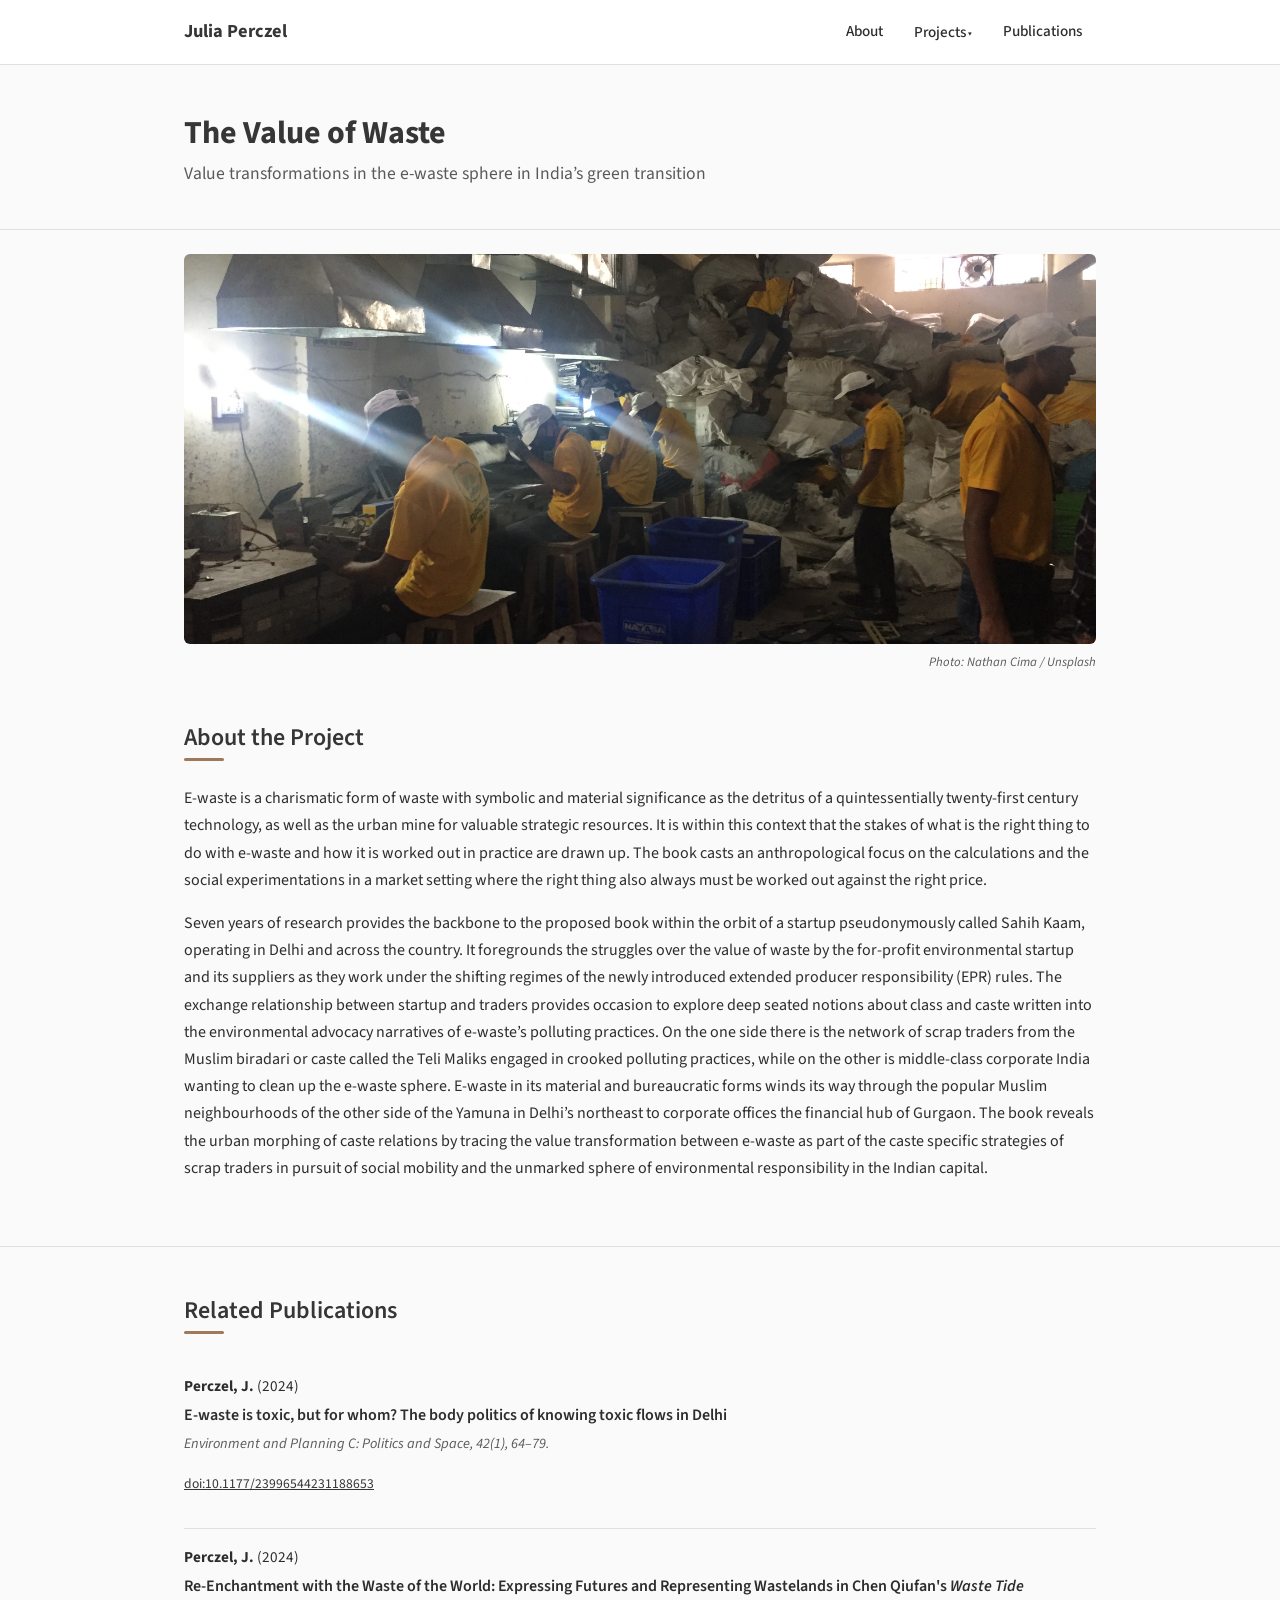
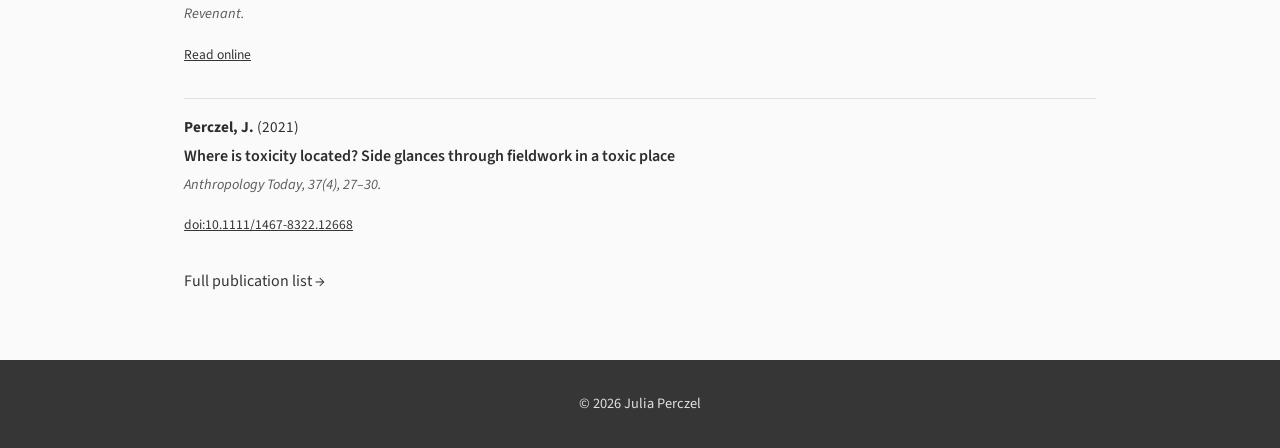
==== e-waste.html @ 2f3fe422 "Add files via upload" ====
<!DOCTYPE html>
<html lang="en">

<head>
  <meta charset="UTF-8">
  <meta name="viewport" content="width=device-width, initial-scale=1.0">
  <title>The Value of Waste — Julia Perczel</title>
  <meta name="description" content="The Value of Waste — Julia Perczel's book project on e-waste recycling and value transformations in India's green transition.">
  <meta property="og:title" content="The Value of Waste — Julia Perczel">
  <meta property="og:description" content="A book project on e-waste recycling and value transformations in India's green transition.">
  <meta property="og:type" content="website">
  <link rel="icon" href="data:image/svg+xml,<svg xmlns='http://www.w3.org/2000/svg' viewBox='0 0 64 64'><rect width='64' height='64' rx='10' fill='%23363636'/><text x='32' y='44' font-family='sans-serif' font-size='34' font-weight='700' fill='%23ffffff' text-anchor='middle'>JP</text></svg>">
  <link rel="preconnect" href="https://fonts.googleapis.com">
  <link rel="preconnect" href="https://fonts.gstatic.com" crossorigin>
  <link href="https://fonts.googleapis.com/css2?family=Source+Sans+3:wght@400;500;600;700&display=swap"
    rel="stylesheet">
  <link rel="stylesheet" href="css/style.css">
</head>

<body>

  <header class="site-header">
    <div class="container">
      <a href="index.html" class="site-title">Julia Perczel</a>
      <button class="menu-toggle" aria-label="Toggle navigation" aria-expanded="false">
        <span></span><span></span><span></span>
      </button>
      <nav>
        <ul class="nav-list" id="nav-list">
          <li><a href="index.html">About</a></li>
          <li class="dropdown">
            <button type="button" class="dropdown-toggle active" aria-haspopup="true" aria-expanded="false">Projects</button>
            <ul class="dropdown-menu">
              <li><a href="e-waste.html" class="active">E-Waste</a></li>
              <li><a href="himalayan-waste.html">Himalayan Waste</a></li>
            </ul>
          </li>
          <li><a href="publications.html">Publications</a></li>
        </ul>
      </nav>
    </div>
  </header>

  <main>
    <section class="page-header">
      <div class="container">
        <h1>The Value of Waste</h1>
        <p class="subtitle">Value transformations in the e-waste sphere in India’s green transition</p>
      </div>
    </section>

    <section class="project-hero-image">
      <div class="container">
        <img src="images/e-waste-hero.jpg" alt="A pile of assorted electronic components" class="project-hero">
        <p class="hero-credit">Photo: <a href="https://unsplash.com/photos/G09BIFdUAGU" target="_blank" rel="noopener">Nathan Cima / Unsplash</a></p>
      </div>
    </section>

    <section>
      <div class="container">
        <h2 class="section-heading">About the Project</h2>
        <p>E-waste is a charismatic form of waste with symbolic and material significance as the detritus of a
          quintessentially twenty-first century technology, as well as the urban mine for valuable strategic resources.
          It is within this context that the stakes of what is the right thing to do with e-waste and how it is worked
          out in practice are drawn up. The book casts an anthropological focus on the calculations and the social
          experimentations in a market setting where the right thing also always must be worked out against the right
          price.</p>
        <p>Seven years of research provides the backbone to the proposed book within the orbit of a startup
          pseudonymously called Sahih Kaam, operating in Delhi and across the country. It foregrounds the struggles over
          the value of waste by the for-profit environmental startup and its suppliers as they work under the shifting
          regimes of the newly introduced extended producer responsibility (EPR) rules. The exchange relationship
          between startup and traders provides occasion to explore deep seated notions about class and caste written
          into the environmental advocacy narratives of e-waste’s polluting practices. On the one side there is the
          network of scrap traders from the Muslim biradari or caste called the Teli Maliks engaged in crooked polluting
          practices, while on the other is middle-class corporate India wanting to clean up the e-waste sphere. E-waste
          in its material and bureaucratic forms winds its way through the popular Muslim neighbourhoods of the other
          side of the Yamuna in Delhi’s northeast to corporate offices the financial hub of Gurgaon. The book reveals
          the urban morphing of caste relations by tracing the value transformation between e-waste as part of the caste
          specific strategies of scrap traders in pursuit of social mobility and the unmarked sphere of environmental
          responsibility in the Indian capital.</p>

      </div>
    </section>

    <section>
      <div class="container">
        <h2 class="section-heading">Related Publications</h2>

        <div class="pub-entry">
          <p class="authors"><span class="highlight">Perczel, J.</span> (2024)</p>
          <p class="pub-title">E-waste is toxic, but for whom? The body politics of knowing toxic flows in Delhi</p>
          <p class="pub-venue">Environment and Planning C: Politics and Space, 42(1), 64–79.</p>
          <p class="pub-doi"><a href="https://doi.org/10.1177/23996544231188653" target="_blank" rel="noopener">doi:10.1177/23996544231188653</a>
          </p>
        </div>

        <div class="pub-entry">
          <p class="authors"><span class="highlight">Perczel, J.</span> (2024)</p>
          <p class="pub-title">Re-Enchantment with the Waste of the World: Expressing Futures and Representing
            Wastelands in Chen Qiufan's <em>Waste Tide</em></p>
          <p class="pub-venue">Revenant.</p>
          <p class="pub-doi"><a
              href="https://www.revenantjournal.com/contents/re-enchantment-with-the-waste-of-the-world-expressing-futures-and-representing-wastelands-in-chen-qiufans-waste-tide/"
              target="_blank" rel="noopener">Read online</a></p>
        </div>

        <div class="pub-entry">
          <p class="authors"><span class="highlight">Perczel, J.</span> (2021)</p>
          <p class="pub-title">Where is toxicity located? Side glances through fieldwork in a toxic place</p>
          <p class="pub-venue">Anthropology Today, 37(4), 27–30.</p>
          <p class="pub-doi"><a href="https://doi.org/10.1111/1467-8322.12668" target="_blank" rel="noopener">doi:10.1111/1467-8322.12668</a></p>
        </div>

        <p class="pub-more"><a href="publications.html">Full publication list →</a></p>
      </div>
    </section>
  </main>

  <footer class="site-footer">
    <div class="container">
      <div class="footer-inner">
        <span>&copy; 2026 Julia Perczel</span>
      </div>
    </div>
  </footer>

  <script>
    (function () {
      var btn = document.querySelector('.menu-toggle');
      var nav = document.getElementById('nav-list');
      btn.addEventListener('click', function () {
        var open = nav.classList.toggle('open');
        btn.setAttribute('aria-expanded', open);
      });

      document.querySelectorAll('.dropdown-toggle').forEach(function (toggle) {
        toggle.addEventListener('click', function (e) {
          e.preventDefault();
          var dropdown = toggle.closest('.dropdown');
          var open = dropdown.classList.toggle('open');
          toggle.setAttribute('aria-expanded', open);
        });
      });

      document.addEventListener('click', function (e) {
        if (!e.target.closest('.dropdown')) {
          document.querySelectorAll('.dropdown.open').forEach(function (d) {
            d.classList.remove('open');
            var t = d.querySelector('.dropdown-toggle');
            if (t) t.setAttribute('aria-expanded', 'false');
          });
        }
      });
    })();
  </script>

</body>

</html>
---- css/style.css ----
/* ── Custom Properties ── */
:root {
  --primary: #363636;
  --primary-hover: #555555;
  --accent: #A0785A;
  --bg: #FAFAFA;
  --surface: #FFFFFF;
  --text: #2D2D2D;
  --text-secondary: #5A5A5A;
  --border: #E0E0E0;
  --max-width: 960px;
}

/* ── Reset ── */
*,
*::before,
*::after {
  box-sizing: border-box;
  margin: 0;
  padding: 0;
}

/* ── Typography ── */
html {
  font-size: 16px;
  scroll-behavior: smooth;
}

body {
  font-family: 'Source Sans 3', 'Source Sans Pro', -apple-system, BlinkMacSystemFont, 'Segoe UI', Roboto, sans-serif;
  font-weight: 400;
  line-height: 1.7;
  color: var(--text);
  background: var(--bg);
  min-height: 100vh;
  display: flex;
  flex-direction: column;
}

h1,
h2,
h3 {
  line-height: 1.3;
  color: var(--primary);
}

h1 {
  font-size: 2rem;
  font-weight: 700;
}

h2 {
  font-size: 1.5rem;
  font-weight: 600;
  margin-bottom: 1rem;
}

h3 {
  font-size: 1.15rem;
  font-weight: 600;
}

p {
  margin-bottom: 1rem;
}

a {
  color: var(--primary);
  text-decoration: none;
  transition: color 0.2s;
}

a:hover {
  color: var(--primary-hover);
}

/* ── Layout ── */
.container {
  max-width: var(--max-width);
  margin: 0 auto;
  padding: 0 1.5rem;
  width: 100%;
}

main {
  flex: 1;
}

section {
  padding: 3rem 0;
}

section+section {
  border-top: 1px solid var(--border);
}

/* ── Header / Navbar ── */
.site-header {
  position: sticky;
  top: 0;
  z-index: 100;
  background: var(--surface);
  border-bottom: 1px solid var(--border);
}

.site-header .container {
  display: flex;
  align-items: center;
  justify-content: space-between;
  gap: 2rem;
  height: 64px;
}

.site-title {
  font-size: 1.15rem;
  font-weight: 700;
  color: var(--primary);
  text-decoration: none;
}

.site-title:hover {
  color: var(--primary-hover);
}

.site-header nav {
  margin-left: auto;
}

.nav-list {
  list-style: none;
  display: flex;
  align-items: center;
  gap: 0.25rem;
}

.nav-list a,
.nav-list button.dropdown-toggle {
  display: block;
  padding: 0.5rem 0.85rem;
  font-weight: 500;
  font-size: 0.95rem;
  font-family: inherit;
  color: var(--text);
  background: none;
  border: none;
  border-radius: 4px;
  cursor: pointer;
  transition: background 0.2s, color 0.2s;
}

.nav-list a:hover,
.nav-list a:focus,
.nav-list button.dropdown-toggle:hover,
.nav-list button.dropdown-toggle:focus {
  background: var(--bg);
  color: var(--primary);
}

.nav-list .active {
  color: var(--primary);
  border-bottom: 2px solid var(--accent);
}

/* Dropdown */
.dropdown {
  position: relative;
}

.dropdown-toggle {
  cursor: pointer;
}

.dropdown-toggle::after {
  content: ' \25BE';
  font-size: 0.75rem;
}

.dropdown-menu {
  display: none;
  position: absolute;
  top: 100%;
  left: 0;
  background: var(--surface);
  border: 1px solid var(--border);
  border-radius: 4px;
  min-width: 180px;
  box-shadow: 0 4px 12px rgba(0, 0, 0, 0.08);
  list-style: none;
  padding: 0.35rem 0;
  z-index: 200;
}

.dropdown-menu a {
  padding: 0.45rem 1rem;
  font-size: 0.9rem;
}

.dropdown:hover .dropdown-menu,
.dropdown:focus-within .dropdown-menu,
.dropdown.open .dropdown-menu {
  display: block;
}

/* Hamburger */
.menu-toggle {
  display: none;
  background: none;
  border: none;
  cursor: pointer;
  padding: 0.5rem;
}

.menu-toggle span {
  display: block;
  width: 22px;
  height: 2px;
  background: var(--primary);
  margin: 5px 0;
  transition: transform 0.2s, opacity 0.2s;
}

/* ── Footer ── */
.site-footer {
  background: var(--primary);
  color: #E0E0E0;
  padding: 2rem 0;
  font-size: 0.9rem;
  margin-top: auto;
  align-items: center;
  text-align: center;
}

.site-footer a {
  color: #e0e0e0;
}

.site-footer a:hover {
  color: var(--accent);
}

.footer-inner {
  display: flex;
  justify-content: space-around;
  flex-wrap: wrap;
  gap: 0.5rem;
}

/* ── Hero ── */
.hero {
  padding: 3.5rem 0;
}

.hero .container {
  display: flow-root;
}

.hero h1 {
  margin-bottom: 0.25rem;
}

.hero .subtitle {
  font-size: 1.1rem;
  color: var(--text-secondary);
  margin-bottom: 1.5rem;
}

.profile-image {
  float: left;
  width: 220px;
  aspect-ratio: 3 / 4;
  margin: 0.25rem 1.75rem 1rem 0;
  border-radius: 6px;
  object-fit: cover;
  display: block;
}

.project-hero-image {
  padding: 1.5rem 0 0;
}

.project-hero-image+section {
  border-top: none;
}

.project-hero {
  width: 100%;
  aspect-ratio: 21 / 9;
  border-radius: 6px;
  object-fit: cover;
  display: block;
}

.hero-credit {
  margin-top: 0.5rem;
  margin-bottom: 0;
  font-size: 0.8rem;
  font-style: italic;
  color: var(--text-secondary);
  text-align: right;
}

.hero-credit a {
  color: var(--text-secondary);
}

.hero-credit a:hover {
  color: var(--primary);
}

/* ── Section heading underline ── */
.section-heading {
  position: relative;
  padding-bottom: 0.5rem;
  margin-bottom: 1.5rem;
}

.section-heading::after {
  content: '';
  position: absolute;
  left: 0;
  bottom: 0;
  width: 40px;
  height: 3px;
  background: var(--accent);
  border-radius: 2px;
}

/* ── Research Interests ── */
.interests-list {
  list-style: none;
  display: flex;
  flex-wrap: wrap;
  gap: 0.5rem;
}

.interests-list li {
  background: var(--bg);
  border: 1px solid var(--border);
  padding: 0.35rem 0.85rem;
  border-radius: 20px;
  font-size: 0.9rem;
  color: var(--text-secondary);
}

/* ── CV Timeline ── */
.timeline-entry {
  display: flex;
  gap: 1.5rem;
  padding: 0.75rem 0;
}

.timeline-entry+.timeline-entry {
  border-top: 1px solid var(--border);
}

.timeline-year {
  flex: 0 0 90px;
  font-weight: 600;
  color: var(--primary);
  font-size: 0.95rem;
}

.timeline-desc {
  flex: 1;
}

.timeline-desc strong {
  display: block;
  font-weight: 600;
}

.timeline-desc span {
  color: var(--text-secondary);
  font-size: 0.9rem;
}

/* ── Contact ── */
.contact-grid {
  display: grid;
  grid-template-columns: repeat(auto-fit, minmax(200px, 1fr));
  gap: 1rem;
}

.contact-item {
  font-size: 0.95rem;
}

.contact-item strong {
  display: block;
  font-weight: 600;
  margin-bottom: 0.15rem;
}

/* ── Project Pages ── */
.page-header {
  padding: 3rem 0 1.5rem;
}

.page-header h1 {
  margin-bottom: 0.25rem;
}

.page-header .subtitle {
  color: var(--text-secondary);
  font-size: 1.1rem;
}

.detail-cards {
  display: grid;
  grid-template-columns: repeat(auto-fit, minmax(200px, 1fr));
  gap: 1rem;
  margin: 2rem 0;
}

.detail-card {
  background: var(--surface);
  border: 1px solid var(--border);
  border-radius: 6px;
  padding: 1.25rem;
}

.detail-card strong {
  display: block;
  font-weight: 600;
  color: var(--primary);
  margin-bottom: 0.25rem;
  font-size: 0.85rem;
  text-transform: uppercase;
  letter-spacing: 0.03em;
}

/* ── Publications ── */
.pub-group+.pub-group {
  margin-top: 2.5rem;
}

.pub-entry {
  padding: 1rem 0;
}

.pub-entry+.pub-entry {
  border-top: 1px solid var(--border);
}

.pub-entry .authors {
  font-size: 0.95rem;
  margin-bottom: 0.15rem;
}

.pub-entry .authors .highlight {
  font-weight: 700;
}

.pub-entry .pub-title {
  font-weight: 600;
  margin-bottom: 0.15rem;
}

.pub-entry .pub-venue {
  color: var(--text-secondary);
  font-size: 0.9rem;
  font-style: italic;
}

.pub-entry .pub-doi {
  font-size: 0.85rem;
  margin-top: 0.25rem;
}

.pub-entry .pub-doi a {
  color: var(--primary);
  text-decoration: underline;
}

/* ── Responsive ── */
@media (max-width: 768px) {
  .menu-toggle {
    display: block;
    margin-left: auto;
  }

  .nav-list {
    display: none;
    flex-direction: column;
    position: absolute;
    top: 64px;
    left: 0;
    right: 0;
    background: var(--surface);
    border-bottom: 1px solid var(--border);
    padding: 0.5rem 1rem;
    box-shadow: 0 4px 12px rgba(0, 0, 0, 0.06);
    align-items: stretch;
  }

  .nav-list.open {
    display: flex;
  }

  .nav-list a {
    padding: 0.6rem 0;
  }

  .dropdown-menu {
    position: static;
    box-shadow: none;
    border: none;
    padding-left: 1rem;
    display: block;
  }

  .dropdown-toggle::after {
    display: none;
  }

  .profile-image {
    width: 140px;
    margin: 0.25rem 1rem 0.75rem 0;
  }

  .project-hero {
    aspect-ratio: 16 / 9;
  }

  .timeline-entry {
    flex-direction: column;
    gap: 0.25rem;
  }

  .timeline-year {
    flex: none;
  }

  .footer-inner {
    flex-direction: column;
    text-align: center;
  }
}
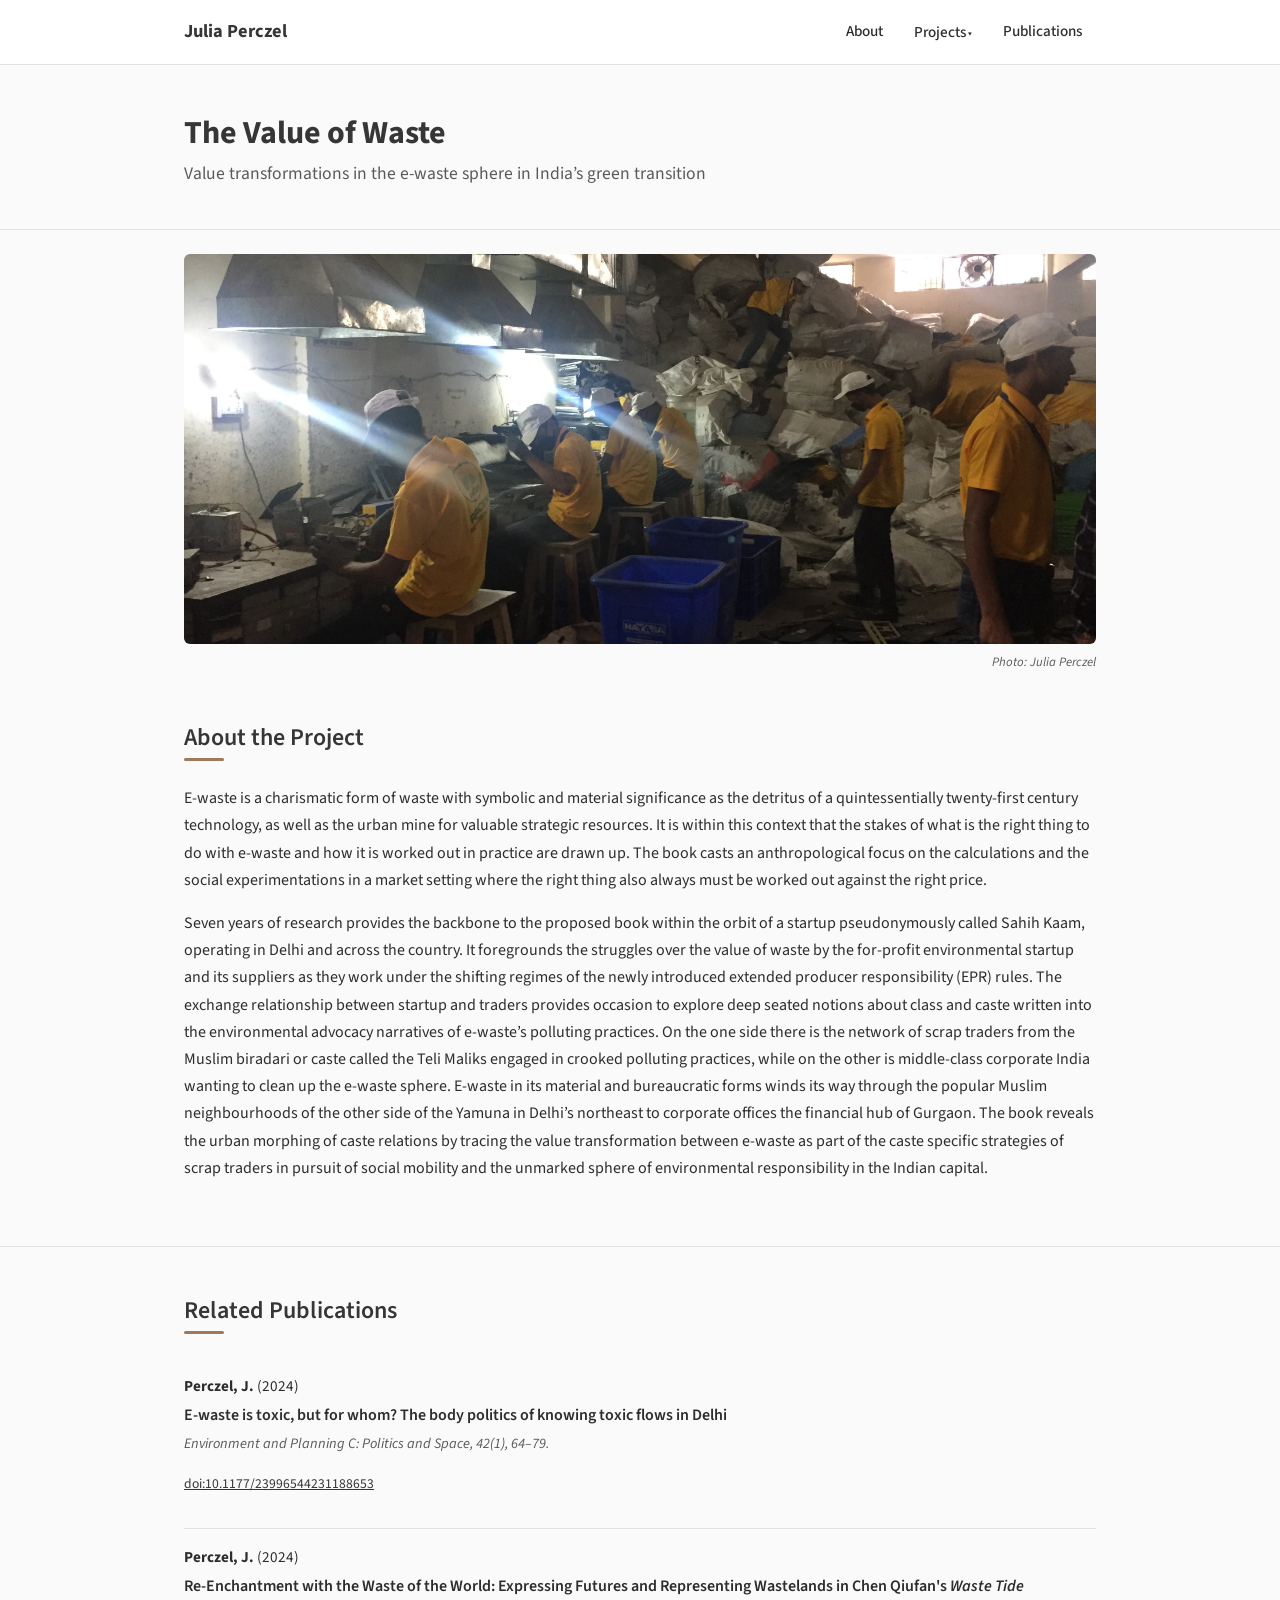
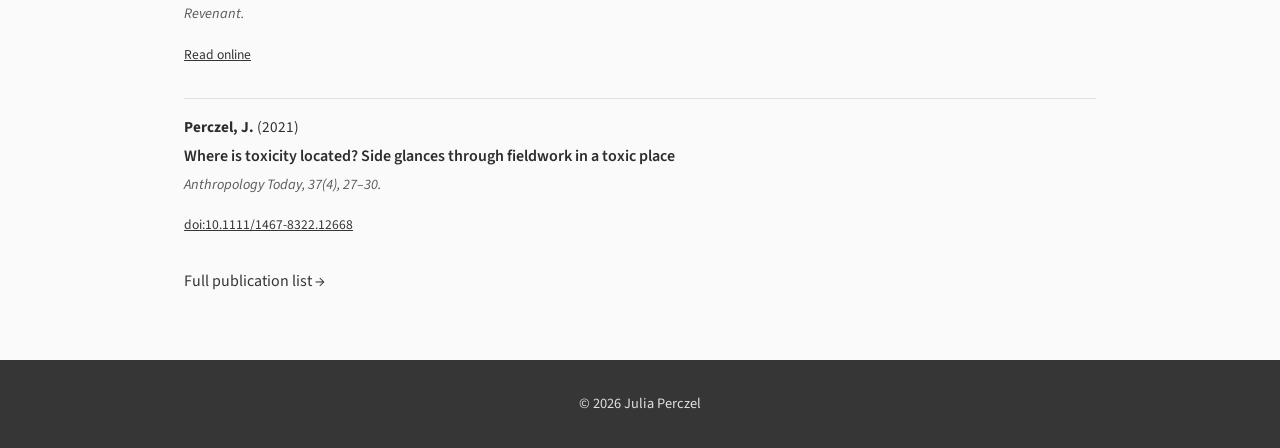
==== commit 2154c8ea: "Update e-waste.html" ====
--- a/e-waste.html
+++ b/e-waste.html
@@ -52,7 +52,7 @@
     <section class="project-hero-image">
       <div class="container">
         <img src="images/e-waste-hero.jpg" alt="A pile of assorted electronic components" class="project-hero">
-        <p class="hero-credit">Photo: <a href="https://unsplash.com/photos/G09BIFdUAGU" target="_blank" rel="noopener">Nathan Cima / Unsplash</a></p>
+        <p class="hero-credit">Photo: Julia Perczel</p>
       </div>
     </section>
 
@@ -156,4 +156,4 @@
 
 </body>
 
-</html>+</html>
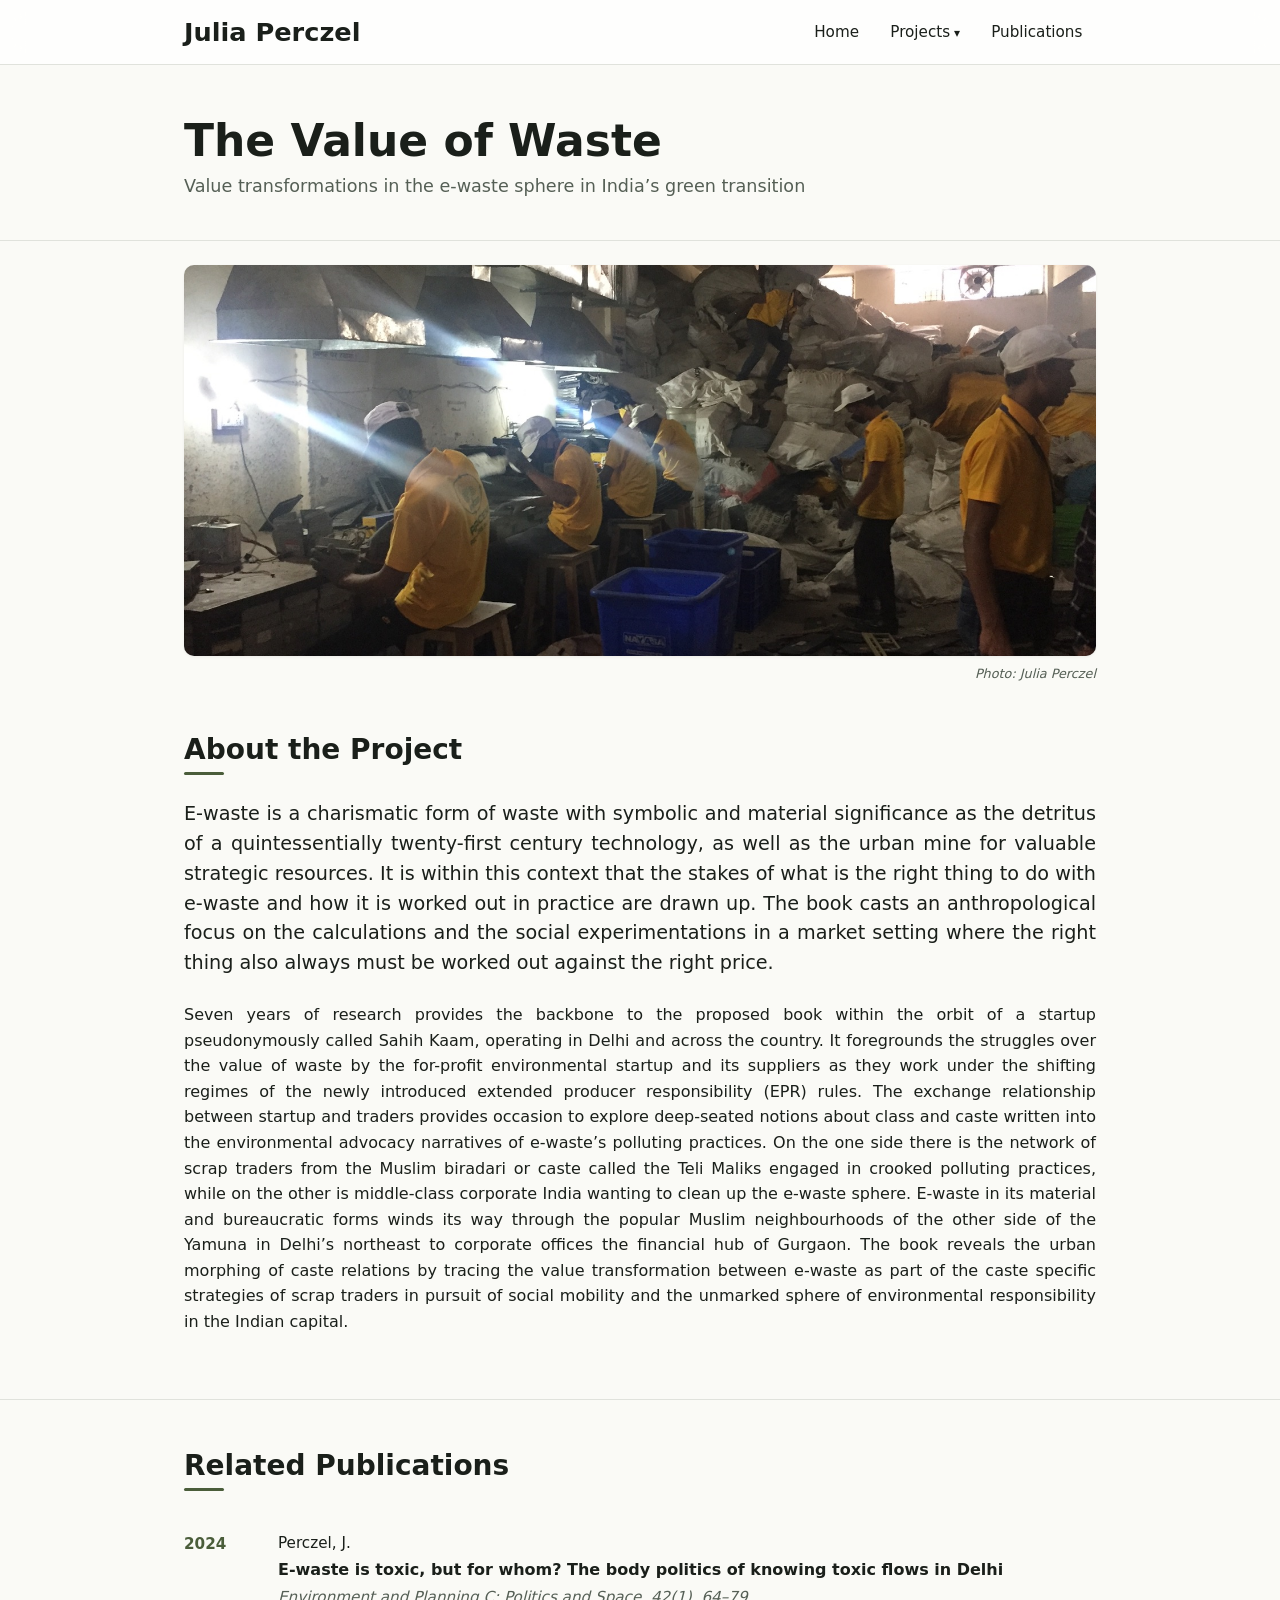
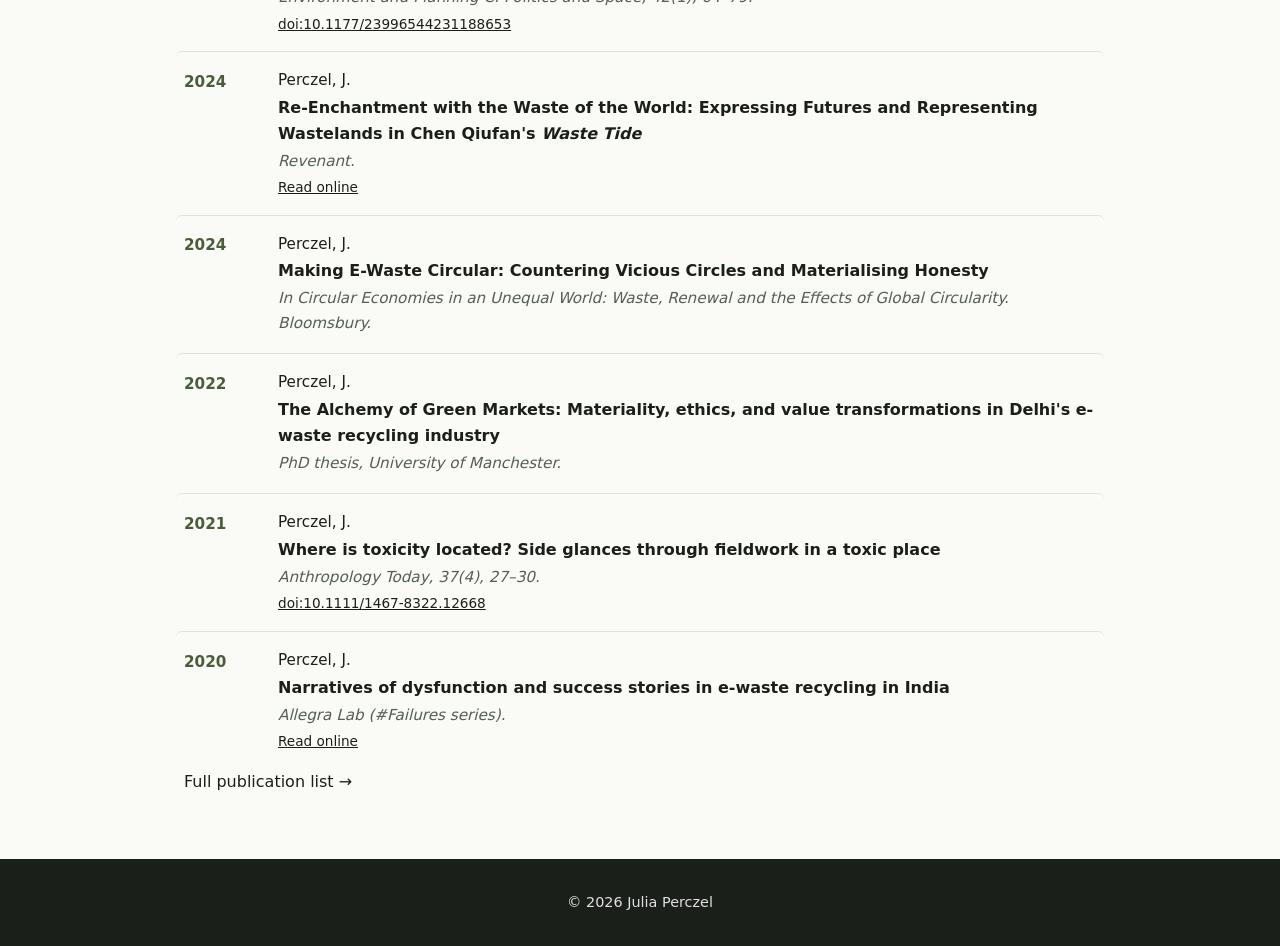
==== commit 1737fe12: "Add files via upload" ====
--- a/e-waste.html
+++ b/e-waste.html
@@ -1,159 +1,20 @@
-<!DOCTYPE html>
-<html lang="en">
-
-<head>
-  <meta charset="UTF-8">
-  <meta name="viewport" content="width=device-width, initial-scale=1.0">
-  <title>The Value of Waste — Julia Perczel</title>
-  <meta name="description" content="The Value of Waste — Julia Perczel's book project on e-waste recycling and value transformations in India's green transition.">
-  <meta property="og:title" content="The Value of Waste — Julia Perczel">
-  <meta property="og:description" content="A book project on e-waste recycling and value transformations in India's green transition.">
-  <meta property="og:type" content="website">
-  <link rel="icon" href="data:image/svg+xml,<svg xmlns='http://www.w3.org/2000/svg' viewBox='0 0 64 64'><rect width='64' height='64' rx='10' fill='%23363636'/><text x='32' y='44' font-family='sans-serif' font-size='34' font-weight='700' fill='%23ffffff' text-anchor='middle'>JP</text></svg>">
-  <link rel="preconnect" href="https://fonts.googleapis.com">
-  <link rel="preconnect" href="https://fonts.gstatic.com" crossorigin>
-  <link href="https://fonts.googleapis.com/css2?family=Source+Sans+3:wght@400;500;600;700&display=swap"
-    rel="stylesheet">
-  <link rel="stylesheet" href="css/style.css">
-</head>
-
-<body>
-
-  <header class="site-header">
-    <div class="container">
-      <a href="index.html" class="site-title">Julia Perczel</a>
-      <button class="menu-toggle" aria-label="Toggle navigation" aria-expanded="false">
-        <span></span><span></span><span></span>
-      </button>
-      <nav>
-        <ul class="nav-list" id="nav-list">
-          <li><a href="index.html">About</a></li>
-          <li class="dropdown">
-            <button type="button" class="dropdown-toggle active" aria-haspopup="true" aria-expanded="false">Projects</button>
-            <ul class="dropdown-menu">
-              <li><a href="e-waste.html" class="active">E-Waste</a></li>
-              <li><a href="himalayan-waste.html">Himalayan Waste</a></li>
-            </ul>
-          </li>
-          <li><a href="publications.html">Publications</a></li>
-        </ul>
-      </nav>
-    </div>
-  </header>
-
-  <main>
-    <section class="page-header">
-      <div class="container">
-        <h1>The Value of Waste</h1>
-        <p class="subtitle">Value transformations in the e-waste sphere in India’s green transition</p>
-      </div>
-    </section>
-
-    <section class="project-hero-image">
-      <div class="container">
-        <img src="images/e-waste-hero.jpg" alt="A pile of assorted electronic components" class="project-hero">
-        <p class="hero-credit">Photo: Julia Perczel</p>
-      </div>
-    </section>
-
-    <section>
-      <div class="container">
-        <h2 class="section-heading">About the Project</h2>
-        <p>E-waste is a charismatic form of waste with symbolic and material significance as the detritus of a
-          quintessentially twenty-first century technology, as well as the urban mine for valuable strategic resources.
-          It is within this context that the stakes of what is the right thing to do with e-waste and how it is worked
-          out in practice are drawn up. The book casts an anthropological focus on the calculations and the social
-          experimentations in a market setting where the right thing also always must be worked out against the right
-          price.</p>
-        <p>Seven years of research provides the backbone to the proposed book within the orbit of a startup
-          pseudonymously called Sahih Kaam, operating in Delhi and across the country. It foregrounds the struggles over
-          the value of waste by the for-profit environmental startup and its suppliers as they work under the shifting
-          regimes of the newly introduced extended producer responsibility (EPR) rules. The exchange relationship
-          between startup and traders provides occasion to explore deep seated notions about class and caste written
-          into the environmental advocacy narratives of e-waste’s polluting practices. On the one side there is the
-          network of scrap traders from the Muslim biradari or caste called the Teli Maliks engaged in crooked polluting
-          practices, while on the other is middle-class corporate India wanting to clean up the e-waste sphere. E-waste
-          in its material and bureaucratic forms winds its way through the popular Muslim neighbourhoods of the other
-          side of the Yamuna in Delhi’s northeast to corporate offices the financial hub of Gurgaon. The book reveals
-          the urban morphing of caste relations by tracing the value transformation between e-waste as part of the caste
-          specific strategies of scrap traders in pursuit of social mobility and the unmarked sphere of environmental
-          responsibility in the Indian capital.</p>
-
-      </div>
-    </section>
-
-    <section>
-      <div class="container">
-        <h2 class="section-heading">Related Publications</h2>
-
-        <div class="pub-entry">
-          <p class="authors"><span class="highlight">Perczel, J.</span> (2024)</p>
-          <p class="pub-title">E-waste is toxic, but for whom? The body politics of knowing toxic flows in Delhi</p>
-          <p class="pub-venue">Environment and Planning C: Politics and Space, 42(1), 64–79.</p>
-          <p class="pub-doi"><a href="https://doi.org/10.1177/23996544231188653" target="_blank" rel="noopener">doi:10.1177/23996544231188653</a>
-          </p>
-        </div>
-
-        <div class="pub-entry">
-          <p class="authors"><span class="highlight">Perczel, J.</span> (2024)</p>
-          <p class="pub-title">Re-Enchantment with the Waste of the World: Expressing Futures and Representing
-            Wastelands in Chen Qiufan's <em>Waste Tide</em></p>
-          <p class="pub-venue">Revenant.</p>
-          <p class="pub-doi"><a
-              href="https://www.revenantjournal.com/contents/re-enchantment-with-the-waste-of-the-world-expressing-futures-and-representing-wastelands-in-chen-qiufans-waste-tide/"
-              target="_blank" rel="noopener">Read online</a></p>
-        </div>
-
-        <div class="pub-entry">
-          <p class="authors"><span class="highlight">Perczel, J.</span> (2021)</p>
-          <p class="pub-title">Where is toxicity located? Side glances through fieldwork in a toxic place</p>
-          <p class="pub-venue">Anthropology Today, 37(4), 27–30.</p>
-          <p class="pub-doi"><a href="https://doi.org/10.1111/1467-8322.12668" target="_blank" rel="noopener">doi:10.1111/1467-8322.12668</a></p>
-        </div>
-
-        <p class="pub-more"><a href="publications.html">Full publication list →</a></p>
-      </div>
-    </section>
-  </main>
-
-  <footer class="site-footer">
-    <div class="container">
-      <div class="footer-inner">
-        <span>&copy; 2026 Julia Perczel</span>
-      </div>
-    </div>
-  </footer>
-
-  <script>
-    (function () {
-      var btn = document.querySelector('.menu-toggle');
-      var nav = document.getElementById('nav-list');
-      btn.addEventListener('click', function () {
-        var open = nav.classList.toggle('open');
-        btn.setAttribute('aria-expanded', open);
-      });
-
-      document.querySelectorAll('.dropdown-toggle').forEach(function (toggle) {
-        toggle.addEventListener('click', function (e) {
-          e.preventDefault();
-          var dropdown = toggle.closest('.dropdown');
-          var open = dropdown.classList.toggle('open');
-          toggle.setAttribute('aria-expanded', open);
-        });
-      });
-
-      document.addEventListener('click', function (e) {
-        if (!e.target.closest('.dropdown')) {
-          document.querySelectorAll('.dropdown.open').forEach(function (d) {
-            d.classList.remove('open');
-            var t = d.querySelector('.dropdown-toggle');
-            if (t) t.setAttribute('aria-expanded', 'false');
-          });
-        }
-      });
-    })();
-  </script>
-
-</body>
-
-</html>
+<!doctype html><html lang=en><head><meta charset=UTF-8><meta name=viewport content="width=device-width,initial-scale=1"><title>The Value of Waste — Julia Perczel</title><link rel=canonical href=https://japerc.github.io/e-waste.html><meta name=description content="Julia Perczel — social anthropologist researching market-based solutions to the e-waste crisis and waste in the Indian Himalayas."><meta property="og:title" content="The Value of Waste — Julia Perczel"><meta property="og:description" content="Julia Perczel — social anthropologist researching market-based solutions to the e-waste crisis and waste in the Indian Himalayas."><meta property="og:type" content="website"><meta property="og:url" content="https://japerc.github.io/e-waste.html"><meta property="og:image" content="https://japerc.github.io/images/e-waste-hero.jpg"><meta name=twitter:card content="summary_large_image"><meta name=twitter:title content="The Value of Waste — Julia Perczel"><meta name=twitter:description content="Julia Perczel — social anthropologist researching market-based solutions to the e-waste crisis and waste in the Indian Himalayas."><meta name=twitter:image content="https://japerc.github.io/images/e-waste-hero.jpg"><link rel=icon href="data:image/svg+xml,<svg xmlns='http://www.w3.org/2000/svg' viewBox='0 0 64 64'><rect width='64' height='64' rx='10' fill='%23363636'/><text x='32' y='44' font-family='sans-serif' font-size='34' font-weight='700' fill='%23ffffff' text-anchor='middle'>JP</text></svg>"><link rel=stylesheet href=/css/style.css></head><body><header class=site-header><div class=container><a href=/ class=site-title>Julia Perczel</a>
+<button class=menu-toggle aria-label="Toggle navigation" aria-expanded=false>
+<span></span><span></span><span></span></button><nav><ul class=nav-list id=nav-list><li><a href=/>Home</a></li><li class=dropdown><button type=button class="dropdown-toggle active" aria-haspopup=true aria-expanded=false>Projects</button><ul class=dropdown-menu><li><a href=/e-waste.html class=active>E-Waste</a></li><li><a href=/himalayan-waste.html>Himalayan Waste</a></li></ul></li><li><a href=/publications.html>Publications</a></li></ul></nav></div></header><main><section class=page-header><div class=container><h1>The Value of Waste</h1><p class=subtitle>Value transformations in the e-waste sphere in India’s green transition</p></div></section><section class=project-hero-image><div class=container><img src=/images/e-waste-hero.jpg alt="A pile of assorted electronic components" class=project-hero loading=lazy decoding=async><p class=hero-credit>Photo: Julia Perczel</p></div></section><section><div class=container><h2 class=section-heading>About the Project</h2><div class=project-body><p>E-waste is a charismatic form of waste with symbolic and material significance as the detritus of a
+quintessentially twenty-first century technology, as well as the urban mine for valuable strategic resources.
+It is within this context that the stakes of what is the right thing to do with e-waste and how it is worked
+out in practice are drawn up. The book casts an anthropological focus on the calculations and the social
+experimentations in a market setting where the right thing also always must be worked out against the right
+price.</p><p>Seven years of research provides the backbone to the proposed book within the orbit of a startup
+pseudonymously called Sahih Kaam, operating in Delhi and across the country. It foregrounds the struggles over
+the value of waste by the for-profit environmental startup and its suppliers as they work under the shifting
+regimes of the newly introduced extended producer responsibility (EPR) rules. The exchange relationship
+between startup and traders provides occasion to explore deep-seated notions about class and caste written
+into the environmental advocacy narratives of e-waste’s polluting practices. On the one side there is the
+network of scrap traders from the Muslim biradari or caste called the Teli Maliks engaged in crooked polluting
+practices, while on the other is middle-class corporate India wanting to clean up the e-waste sphere. E-waste
+in its material and bureaucratic forms winds its way through the popular Muslim neighbourhoods of the other
+side of the Yamuna in Delhi’s northeast to corporate offices the financial hub of Gurgaon. The book reveals
+the urban morphing of caste relations by tracing the value transformation between e-waste as part of the caste
+specific strategies of scrap traders in pursuit of social mobility and the unmarked sphere of environmental
+responsibility in the Indian capital.</p></div></div></section><section><div class=container><h2 class=section-heading>Related Publications</h2><div class=pub-entry><div class=pub-year>2024</div><div class=pub-meta><p class=authors>Perczel, J.</p><p class=pub-title>E-waste is toxic, but for whom? The body politics of knowing toxic flows in Delhi</p><p class=pub-venue>Environment and Planning C: Politics and Space, 42(1), 64–79.</p><p class=pub-doi><a href=https://doi.org/10.1177/23996544231188653 target=_blank rel=noopener>doi:10.1177/23996544231188653</a></p></div></div><div class=pub-entry><div class=pub-year>2024</div><div class=pub-meta><p class=authors>Perczel, J.</p><p class=pub-title>Re-Enchantment with the Waste of the World: Expressing Futures and Representing Wastelands in Chen Qiufan's <em>Waste Tide</em></p><p class=pub-venue>Revenant.</p><p class=pub-doi><a href=https://www.revenantjournal.com/contents/re-enchantment-with-the-waste-of-the-world-expressing-futures-and-representing-wastelands-in-chen-qiufans-waste-tide/ target=_blank rel=noopener>Read online</a></p></div></div><div class=pub-entry><div class=pub-year>2024</div><div class=pub-meta><p class=authors>Perczel, J.</p><p class=pub-title>Making E-Waste Circular: Countering Vicious Circles and Materialising Honesty</p><p class=pub-venue>In <em>Circular Economies in an Unequal World: Waste, Renewal and the Effects of Global Circularity</em>. Bloomsbury.</p></div></div><div class=pub-entry><div class=pub-year>2022</div><div class=pub-meta><p class=authors>Perczel, J.</p><p class=pub-title>The Alchemy of Green Markets: Materiality, ethics, and value transformations in Delhi's e-waste recycling industry</p><p class=pub-venue>PhD thesis, University of Manchester.</p></div></div><div class=pub-entry><div class=pub-year>2021</div><div class=pub-meta><p class=authors>Perczel, J.</p><p class=pub-title>Where is toxicity located? Side glances through fieldwork in a toxic place</p><p class=pub-venue>Anthropology Today, 37(4), 27–30.</p><p class=pub-doi><a href=https://doi.org/10.1111/1467-8322.12668 target=_blank rel=noopener>doi:10.1111/1467-8322.12668</a></p></div></div><div class=pub-entry><div class=pub-year>2020</div><div class=pub-meta><p class=authors>Perczel, J.</p><p class=pub-title>Narratives of dysfunction and success stories in e-waste recycling in India</p><p class=pub-venue>Allegra Lab (#Failures series).</p><p class=pub-doi><a href=https://allegralaboratory.net/narratives-of-dysfunction-and-success-stories-in-e-waste-recycling-in-india/ target=_blank rel=noopener>Read online</a></p></div></div><p class=pub-more><a href=/publications.html>Full publication list →</a></p></div></section></main><footer class=site-footer><div class=container><div class=footer-inner><span>&copy; 2026 Julia Perczel</span></div></div></footer><script>(function(){var e=document.querySelector(".menu-toggle"),t=document.getElementById("nav-list");e.addEventListener("click",function(){var n=t.classList.toggle("open");e.setAttribute("aria-expanded",n)}),document.querySelectorAll(".dropdown-toggle").forEach(function(e){e.addEventListener("click",function(t){t.preventDefault();var n=e.closest(".dropdown"),s=n.classList.toggle("open");e.setAttribute("aria-expanded",s)})}),document.addEventListener("click",function(e){e.target.closest(".dropdown")||document.querySelectorAll(".dropdown.open").forEach(function(e){e.classList.remove("open");var t=e.querySelector(".dropdown-toggle");t&&t.setAttribute("aria-expanded","false")})})})()</script></body></html>
